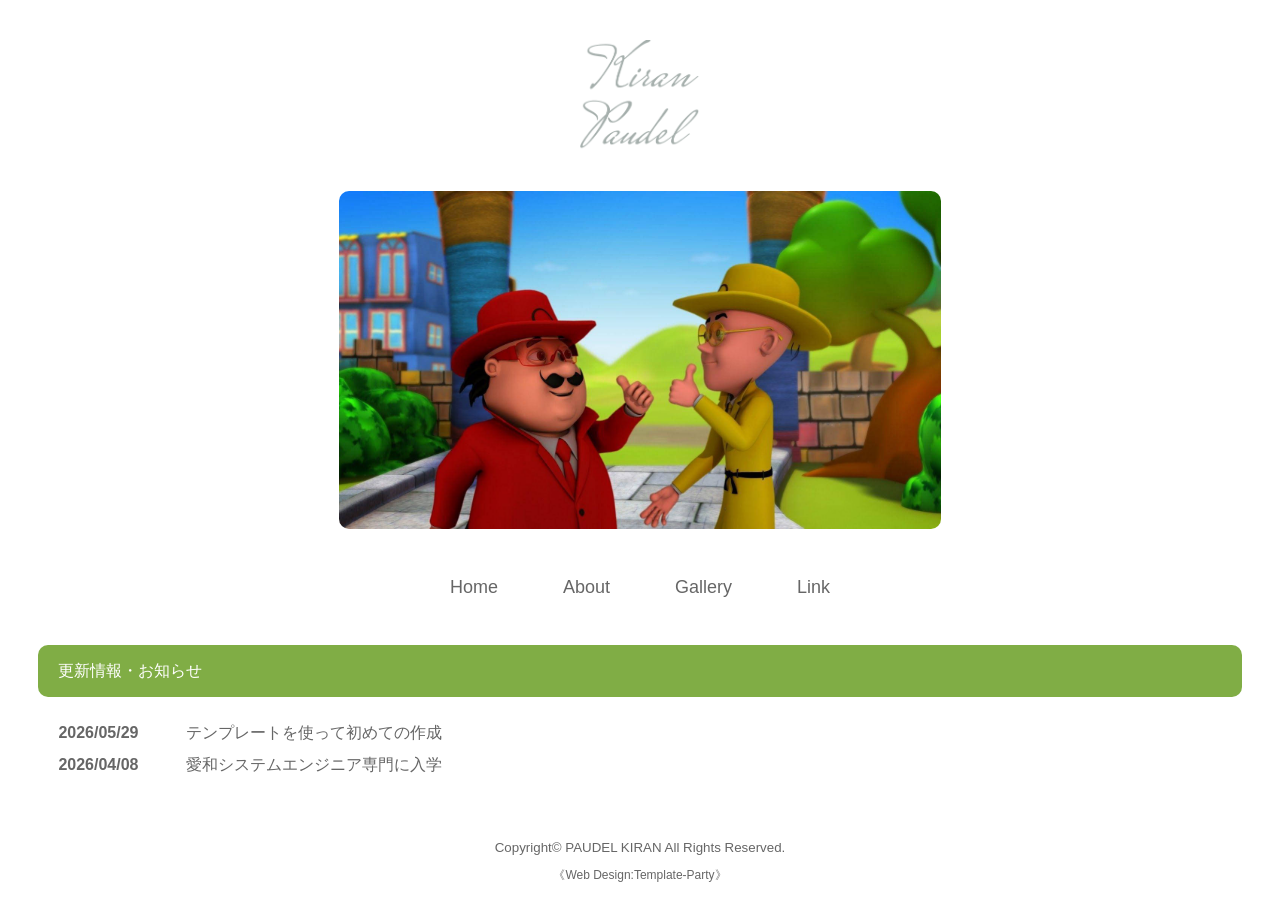
==== index.html @ 4580ff25 "Add files via upload" ====
<!DOCTYPE html>
<html lang="ja">

<head>
    <meta charset="UTF-8">
    <meta http-equiv="X-UA-Compatible" content="IE=edge">
    <title>MyPage</title>
    <meta name="viewport" content="width=device-width, initial-scale=1">
    <meta name="description" content="ここにサイト説明を入れます">
    <meta name="keywords" content="キーワード１,キーワード２,キーワード３,キーワード４,キーワード５">
    <link rel="stylesheet" href="css/style.css">
</head>

<body>

    <div id="container">

        <header>
            <h1 id="logo"><a href="index.html"><img style="width: 10%;" src="images/Kiran Paudel - MarkMaker Logo.png"
                        alt="SAMPLE SITE"></a></h1>
            <aside id="mainimg"><img style="width: 50%;" src="images/motu patlu image.jpg" alt=""></aside>
        </header>

        <nav id="menubar">
            <ul>
                <li><a href="index.html">Home</a></li>
                <li><a href="about.html">About</a></li>
                <li><a href="gallery.html">Gallery</a></li>
                <li><a href="link.html">Link</a></li>
            </ul>
        </nav>

        <div id="contents">

            <section id="new">
                <h2>更新情報・お知らせ</h2>
                <dl>
                    <dt>2026/05/29</dt>
                    <dd>テンプレートを使って初めての作成</dd>
                    <dt>2026/04/08</dt>
                    <dd>愛和システムエンジニア専門に入学</dd>

                </dl>
            </section>



        </div>


        <footer>
            <small>Copyright&copy; <a href="index.html">PAUDEL KIRAN</a> All Rights Reserved.</small>
            <span class="pr">《<a href="https://template-party.com/" target="_blank">Web
                    Design:Template-Party</a>》</span>
        </footer>

    </div>


</body>

</html>
---- css/style.css ----
@charset "utf-8";


/*PC・タブレット・スマホ(全端末)共通設定
------------------------------------------------------------------------------------------------------------------------------------------------------*/

/*全体の設定
---------------------------------------------------------------------------*/
body {
	margin: 0px;
	padding: 0px;
	-webkit-text-size-adjust: none;
	color: #666;
	/*全体の文字色*/
	font-family: "ヒラギノ角ゴ Pro W3", "Hiragino Kaku Gothic Pro", "メイリオ", Meiryo, Osaka, "ＭＳ Ｐゴシック", "MS PGothic", sans-serif;
	/*フォント種類*/
	font-size: 16px;
	/*文字サイズ*/
	line-height: 2;
	/*行間*/
	background: #fff;
	/*背景色*/
}

h1,
h2,
h3,
h4,
h5,
p,
ul,
ol,
li,
dl,
dt,
dd,
form,
figure,
form,
select,
input,
textarea {
	margin: 0px;
	padding: 0px;
	font-size: 100%;
	font-weight: normal;
}

ul {
	list-style-type: none;
}

ol {
	padding-left: 40px;
	padding-bottom: 15px;
}

img {
	border: none;
	max-width: 100%;
	height: auto;
	vertical-align: middle;
}

table {
	border-collapse: collapse;
	font-size: 100%;
	border-spacing: 0;
}

iframe {
	width: 100%;
}

/*リンク（全般）設定
---------------------------------------------------------------------------*/
a {
	color: #666;
	/*リンクテキストの色*/
	transition: 0.3s;
	/*マウスオン時の移り変わるまでの時間設定。0.3秒。*/
}

a:hover {
	color: #80ad45;
	/*マウスオン時の文字色*/
}

/*コンテナー（ホームページを囲む一番外側のブロック）
---------------------------------------------------------------------------*/
#container {
	max-width: 1400px;
	/*ブロックの最大幅*/
	margin: 0 auto;
	padding: 0 3%;
}

/*ヘッダー（ロゴが入った最上段のブロック）
---------------------------------------------------------------------------*/
/*headerブロック*/
header {
	text-align: center;
	/*内容を中央よせ*/
}

/*ロゴ画像設定*/
#logo img {
	width: 400px;
	/*画像幅*/
	margin: 40px auto 40px;
	/*ロゴの上と下に40pxスペースを空ける設定*/
}

/*トップページのメイン画像
---------------------------------------------------------------------------*/
/*画像ブロック*/
#mainimg img {
	border-radius: 10px;
	/*角を丸くする指定。この１行を削除すれば角丸がなくなります。*/
	margin-bottom: 40px;
	/*下に空けるスペース*/
}

/*メニュー
---------------------------------------------------------------------------*/
/*メニュー全体を囲むブロック*/
#menubar {
	text-align: center;
	/*文字をセンタリング*/
	font-size: 18px;
	/*文字サイズ*/
	margin-bottom: 40px;
	/*下に空けるスペース*/
}

/*メニュー１個あたりの設定*/
#menubar li {
	display: inline;
	/*横並びにする設定*/
}

#menubar li a {
	text-decoration: none;
	padding: 15px 30px;
	/*各メニュー内の余白。上下に15px、左右に30pxあけるという意味。*/
}

/*マウスオン時の設定*/
#menubar li a:hover {
	color: #80ad45;
	/*文字色*/
	border-bottom: 4px solid #80ad45;
	/*下線の幅、線種、色*/
}

/*コンテンツ（見出しバーや文字などが入っているブロック）
---------------------------------------------------------------------------*/
/*コンテンツのh2タグの設定*/
#contents h2 {
	clear: both;
	margin-bottom: 20px;
	color: #fff;
	/*文字色*/
	padding: 10px 20px;
	/*上下、左右への余白*/
	background: #80ad45;
	/*背景色*/
	border-radius: 10px;
	/*角を丸くする指定。この１行を削除すれば角丸がなくなります。*/
}

/*コンテンツのh3タグの設定*/
#contents h3 {
	clear: both;
	margin-bottom: 20px;
	padding: 8px 20px;
	/*上下、左右への余白*/
	background: #fff;
	/*背景色*/
	border: 1px solid #ccc;
	/*枠線の幅、線種、色*/
	border-radius: 10px;
	/*角を丸くする指定。この１行を削除すれば角丸がなくなります。*/
}

/*コンテンツのp(段落)タグ設定*/
#contents p {
	padding: 0px 20px 20px;
	/*上、左右、下への余白*/
}

/*他。微調整。*/
#contents p+p {
	margin-top: -5px;
}

#contents h2+p,
#contents h3+p {
	margin-top: -10px;
}

#contents section+section {
	margin-top: 30px;
}

/*Galleryページ
---------------------------------------------------------------------------*/
/*各ブロックごとの設定*/
.list {
	overflow: hidden;
	border-bottom: 1px solid #ccc;
	/*下線の幅、線種、色*/
	padding: 20px;
	/*ボックス内の余白*/
}

/*h4見出しの設定*/
.list h4 {
	color: #80ad45;
	/*文字色*/
}

/*画像の設定*/
.list img {
	width: 20%;
	/*画像幅*/
	float: left;
	/*画像を左に回り込み*/
	margin-right: 3%
		/*画像の右側に空けるスペース*/
}

/*段落タグ*/
.list p {
	padding: 0 !important;
}

/*フッター(ページ最下部のcopyrightのパーツ)設定
---------------------------------------------------------------------------*/
footer {
	clear: both;
	text-align: center;
	/*文字をセンタリング*/
	padding: 30px 0px 10px;
	/*上、左右、下へのボックス内の余白*/
}

footer a {
	text-decoration: none;
	border: none;
}

footer .pr {
	display: block;
}

/*トップページ内「更新情報・お知らせ」ブロック
---------------------------------------------------------------------------*/
/*ブロック全体の設定*/
#new dl {
	padding: 0px 20px;
	/*上下、左右へのブロック内の余白*/
	margin-bottom: 20px;
	/*ブロックの下(外側)に空ける余白*/
}

/*日付設定*/
#new dt {
	font-weight: bold;
	/*太字にする設定。標準がいいならこの行削除。*/
	float: left;
	width: 8em;
}

/*記事設定*/
#new dd {
	padding-left: 8em;
}

/*テーブル
---------------------------------------------------------------------------*/
/*テーブル１行目に入った見出し部分（※caption）*/
.ta1 caption {
	border: 1px solid #999;
	/*テーブルの枠線の幅、線種、色*/
	border-bottom: none;
	/*下線だけ消す*/
	text-align: left;
	/*文字を左寄せ*/
	background: #eee;
	/*背景色*/
	font-weight: bold;
	/*太字に*/
	padding: 10px;
	/*ボックス内の余白*/
}

/*テーブル１行目に入った見出し部分（※tamidashi）*/
.ta1 th.tamidashi {
	width: auto;
	text-align: left;
	/*左よせ*/
	background: #eee;
	/*背景色*/
}

/*ta1テーブルブロック設定*/
.ta1 {
	table-layout: fixed;
	width: 100%;
	margin: 0 auto 20px;
}

.ta1,
.ta1 td,
.ta1 th {
	word-break: break-all;
	border: 1px solid #999;
	/*テーブルの枠線の幅、線種、色*/
	padding: 10px;
	/*テーブル内の余白*/
}

/*テーブルの左側ボックス*/
.ta1 th {
	text-align: center;
	/*センタリング*/
	width: 30%;
	/*幅*/
}

/*トップページのNEWアイコン
---------------------------------------------------------------------------*/
.newicon {
	background: #F00;
	/*背景色*/
	color: #FFF;
	/*文字色*/
	font-size: 70%;
	line-height: 1.5;
	padding: 2px 5px;
	border-radius: 2px;
	margin: 0px 5px;
	vertical-align: text-top;
}

/*その他
---------------------------------------------------------------------------*/
.look {
	background: #e5e5e5;
	padding: 5px 10px;
	border-radius: 4px;
}

.mb15,
.mb1em {
	margin-bottom: 15px;
}

.color1 {
	color: #80ad45;
}

.pr {
	font-size: 12px;
}

.wl {
	width: 96%;
}

.ws {
	width: 50%;
}

.c {
	text-align: center;
}

.r {
	text-align: right;
}

.l {
	text-align: left;
}



/*画面幅580px以下の設定
------------------------------------------------------------------------------------------------------------------------------------------------------*/
@media screen and (max-width:580px) {

	/*全体の設定
---------------------------------------------------------------------------*/
	body {
		font-size: 12px;
		/*文字サイズ*/
		line-height: 1.5;
		/*行間*/
	}

	/*メニュー
---------------------------------------------------------------------------*/
	/*メニュー１個あたりの設定*/
	#menubar li {
		display: block;
		/*縦並びにする設定*/
		margin-bottom: 10px;
	}

	#menubar li a {
		text-decoration: none;
		padding: 8px 30px;
		/*各メニュー内の余白。*/
	}

	/*Galleryページ
---------------------------------------------------------------------------*/
	/*各ブロックごとの設定*/
	.list {
		padding: 10px;
		/*ボックス内の余白*/
	}

	/*その他
---------------------------------------------------------------------------*/
	.ws,
	.wl {
		width: 94%;
	}

}
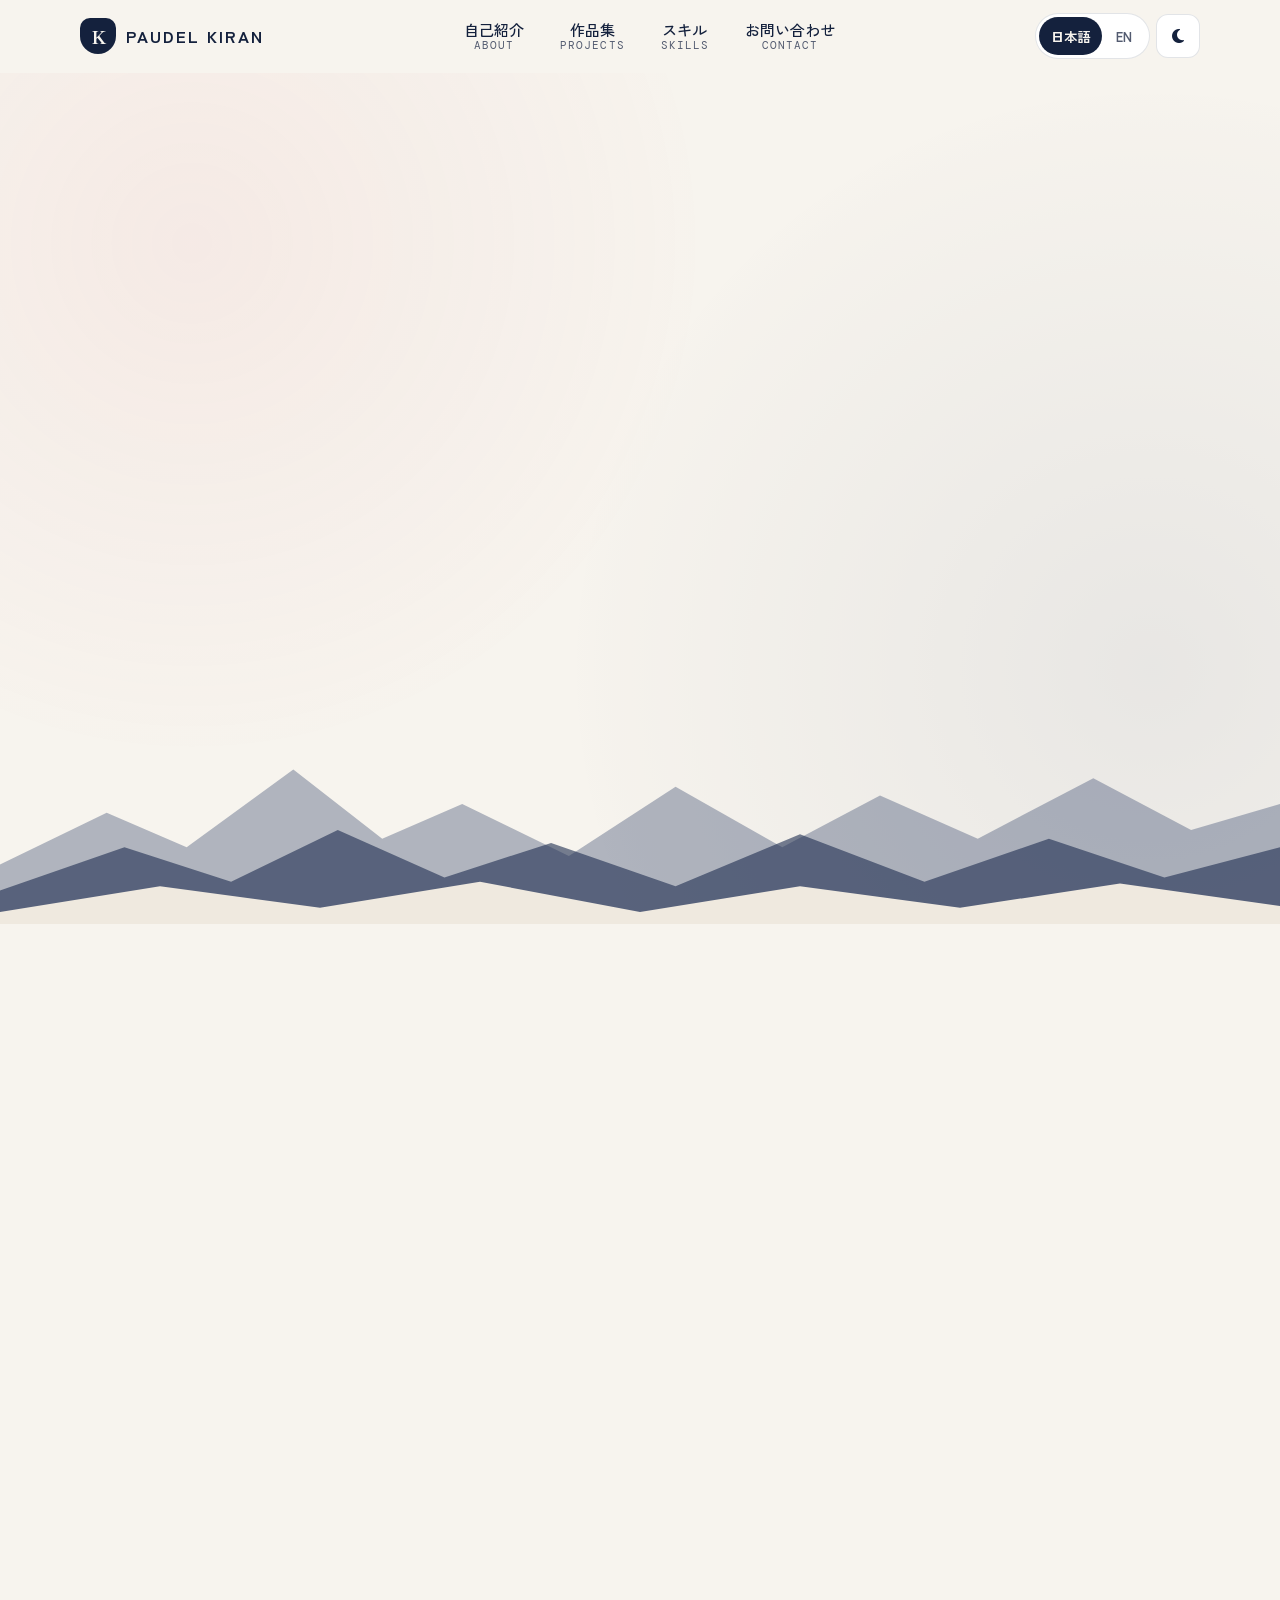
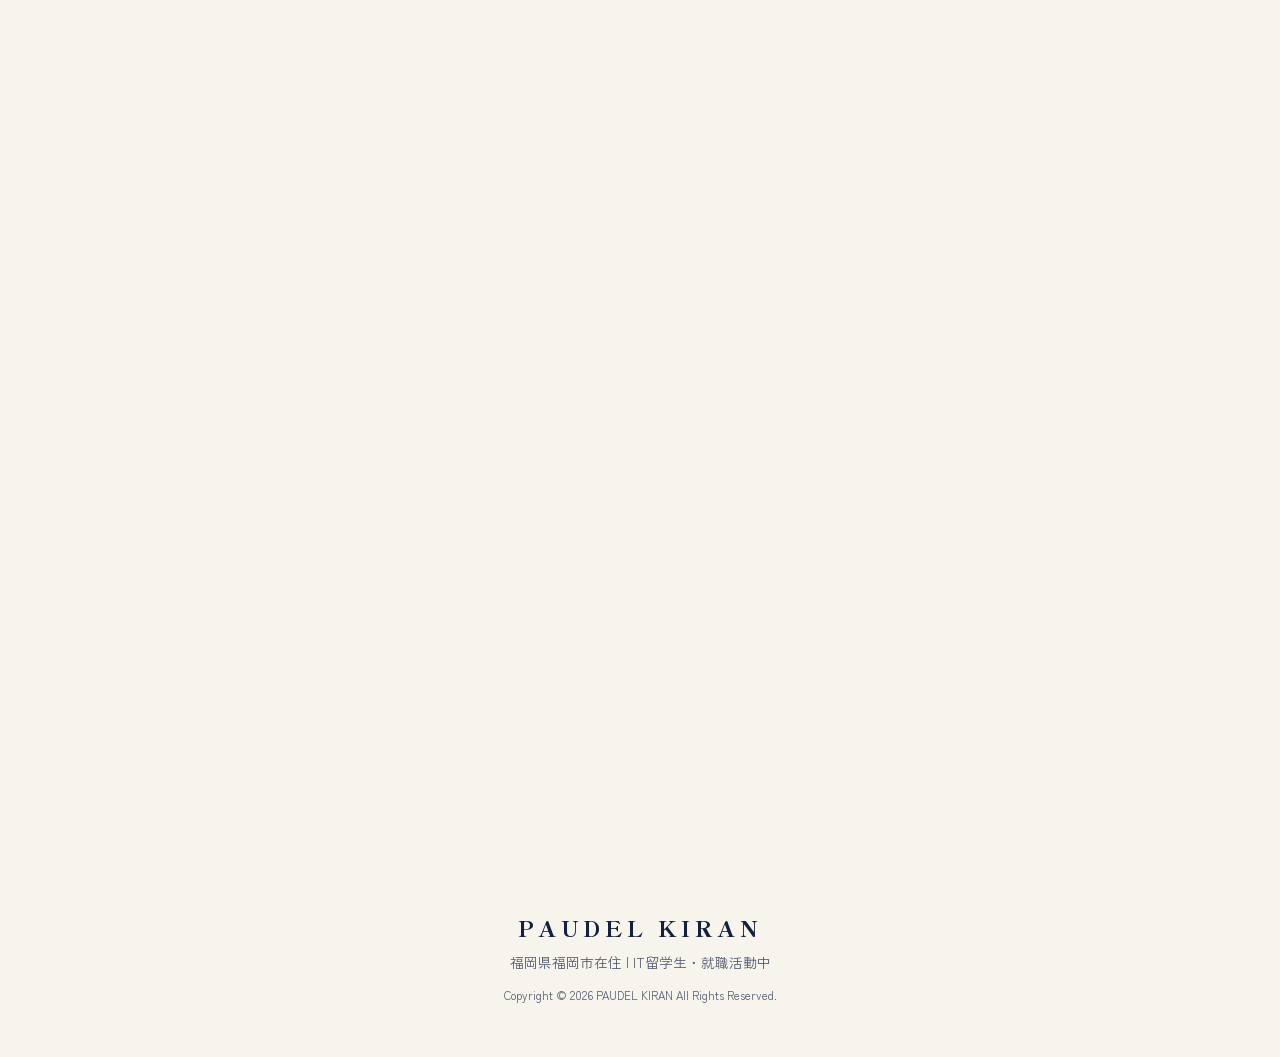
==== commit ba76572b: "Add files via upload" ====
--- a/index.html
+++ b/index.html
@@ -1,62 +1,256 @@
 <!DOCTYPE html>
 <html lang="ja">
-
 <head>
-    <meta charset="UTF-8">
-    <meta http-equiv="X-UA-Compatible" content="IE=edge">
-    <title>MyPage</title>
-    <meta name="viewport" content="width=device-width, initial-scale=1">
-    <meta name="description" content="ここにサイト説明を入れます">
-    <meta name="keywords" content="キーワード１,キーワード２,キーワード３,キーワード４,キーワード５">
-    <link rel="stylesheet" href="css/style.css">
+<meta charset="UTF-8">
+<meta name="viewport" content="width=device-width, initial-scale=1.0">
+<title>PAUDEL KIRAN | ポートフォリオ / Portfolio</title>
+<meta name="description" content="福岡の愛和システムエンジニア専門学校で学ぶ、ネパール出身の留学生 パウデル キラン のポートフォリオ。 Portfolio of Paudel Kiran, a system engineering student from Nepal in Fukuoka.">
+<script>
+  // 保存したテーマ（ライト／ダーク）と言語を、ページが表示される前に反映する
+  try {
+    var t = localStorage.getItem('kiran-theme'); if (t) document.documentElement.dataset.theme = t;
+    var l = localStorage.getItem('kiran-lang'); if (l === 'en') { document.documentElement.dataset.lang = 'en'; document.documentElement.lang = 'en'; }
+  } catch (e) {}
+  document.documentElement.classList.add('js');
+</script>
+<link rel="preconnect" href="https://fonts.googleapis.com">
+<link rel="preconnect" href="https://fonts.gstatic.com" crossorigin>
+<link href="https://fonts.googleapis.com/css2?family=DM+Mono:wght@400;500&family=Shippori+Mincho+B1:wght@600;800&family=Zen+Kaku+Gothic+New:wght@400;500;700&display=swap" rel="stylesheet">
+<link rel="stylesheet" href="https://cdnjs.cloudflare.com/ajax/libs/font-awesome/6.4.0/css/all.min.css">
+<link rel="stylesheet" href="css/style.css">
 </head>
-
 <body>
-
-    <div id="container">
-
-        <header>
-            <h1 id="logo"><a href="index.html"><img style="width: 10%;" src="images/Kiran Paudel - MarkMaker Logo.png"
-                        alt="SAMPLE SITE"></a></h1>
-            <aside id="mainimg"><img style="width: 50%;" src="images/motu patlu image.jpg" alt=""></aside>
-        </header>
-
-        <nav id="menubar">
-            <ul>
-                <li><a href="index.html">Home</a></li>
-                <li><a href="about.html">About</a></li>
-                <li><a href="gallery.html">Gallery</a></li>
-                <li><a href="link.html">Link</a></li>
-            </ul>
-        </nav>
-
-        <div id="contents">
-
-            <section id="new">
-                <h2>更新情報・お知らせ</h2>
-                <dl>
-                    <dt>2026/05/29</dt>
-                    <dd>テンプレートを使って初めての作成</dd>
-                    <dt>2026/04/08</dt>
-                    <dd>愛和システムエンジニア専門に入学</dd>
-
-                </dl>
-            </section>
-
-
-
+<a class="skip" href="#main"><span lang="ja">本文へスキップ</span><span lang="en">Skip to content</span></a>
+<div class="progress" id="progress" aria-hidden="true"></div>
+
+<!-- ===== ヘッダー ===== -->
+<header class="header" id="header">
+  <div class="wrap header-in">
+    <a class="logo" href="#hero" aria-label="PAUDEL KIRAN">
+      <span class="logo-mark" aria-hidden="true">K</span>
+      <span>PAUDEL KIRAN</span>
+    </a>
+    <nav class="nav" id="nav" aria-label="Menu">
+      <ul>
+        <li><a href="#about"><span lang="ja">自己紹介</span><span lang="en">About</span><small lang="ja">About</small><small lang="en">自己紹介</small></a></li>
+        <li><a href="#projects"><span lang="ja">作品集</span><span lang="en">Projects</span><small lang="ja">Projects</small><small lang="en">作品集</small></a></li>
+        <li><a href="#skills"><span lang="ja">スキル</span><span lang="en">Skills</span><small lang="ja">Skills</small><small lang="en">スキル</small></a></li>
+        <li><a href="#contact"><span lang="ja">お問い合わせ</span><span lang="en">Contact</span><small lang="ja">Contact</small><small lang="en">お問い合わせ</small></a></li>
+      </ul>
+    </nav>
+    <div class="header-tools">
+      <div class="lang-switch" role="group" aria-label="Language / 言語">
+        <button type="button" data-set-lang="ja" aria-pressed="true">日本語</button>
+        <button type="button" data-set-lang="en" aria-pressed="false">EN</button>
+      </div>
+      <button class="icon-btn" type="button" id="theme-btn" aria-label="Dark mode">
+        <i class="fa-solid fa-moon" aria-hidden="true"></i>
+      </button>
+      <button class="icon-btn menu-btn" type="button" id="menu-btn" aria-label="Menu" aria-expanded="false" aria-controls="nav">
+        <span></span><span></span>
+      </button>
+    </div>
+  </div>
+</header>
+
+<main id="main">
+
+<!-- ===== ヒーロー ===== -->
+<section class="hero" id="hero">
+  <div class="wrap hero-grid">
+    <div class="hero-text">
+      <p class="eyebrow reveal"><span class="route">Nepal <i class="fa-solid fa-plane" aria-hidden="true"></i> Fukuoka</span> System Engineering Student</p>
+      <h1 class="reveal">
+        <span class="name-ja" lang="ja">パウデル<br>キラン</span>
+        <span class="name-ja name-latin" lang="en">Paudel<br>Kiran</span>
+        <span class="name-en" lang="ja">Paudel Kiran</span>
+        <span class="name-en" lang="en">パウデル キラン</span>
+      </h1>
+      <p class="lead reveal" lang="ja">日本のIT企業への就職を目指している留学生、パウデル キラン です。現在、福岡市内の専門学校でシステムエンジニアリングを専攻しています。</p>
+      <p class="lead reveal" lang="en">I’m Paudel Kiran, an international student aiming to work at an IT company in Japan. I’m currently majoring in system engineering at a vocational school in Fukuoka.</p>
+      <div class="hero-btns reveal">
+        <a class="btn btn-primary" href="#projects"><span lang="ja">制作実績を見る</span><span lang="en">See my projects</span> <i class="fa-solid fa-arrow-down" aria-hidden="true"></i></a>
+        <a class="btn btn-ghost" href="#contact"><span lang="ja">お問い合わせ</span><span lang="en">Contact me</span></a>
+      </div>
+      <ul class="hero-facts reveal">
+        <li><i class="fa-solid fa-school" aria-hidden="true"></i><span lang="ja">愛和システムエンジニア専門学校 1年</span><span lang="en">Aiwa System Engineer College, 1st year</span></li>
+        <li><i class="fa-solid fa-location-dot" aria-hidden="true"></i><span lang="ja">福岡県福岡市</span><span lang="en">Fukuoka, Japan</span></li>
+        <li><i class="fa-solid fa-language" aria-hidden="true"></i><span lang="ja">日本語・英語</span><span lang="en">Japanese · English</span></li>
+      </ul>
+    </div>
+
+    <div class="hero-visual reveal">
+      <div class="sun" aria-hidden="true"></div>
+      <div class="arch">
+        <img src="images/kirann.png" alt="Paudel Kiran" width="600" height="750">
+      </div>
+      <div class="badge-card" aria-hidden="true">
+        <span class="badge-num" id="project-count">36</span>
+        <span class="badge-label">Java<br><small>Projects</small></span>
+      </div>
+      <div class="stamp" aria-hidden="true">
+        <svg viewBox="0 0 120 120"><defs><path id="circ" d="M60,60 m-46,0 a46,46 0 1,1 92,0 a46,46 0 1,1 -92,0"/></defs>
+          <text><textPath href="#circ">OPEN TO INTERNSHIPS · OPEN TO INTERNSHIPS · </textPath></text></svg>
+        <i class="fa-solid fa-mountain-sun"></i>
+      </div>
+    </div>
+  </div>
+
+  <!-- 山なみ（ネパールの山をイメージ） -->
+  <svg class="ridges" viewBox="0 0 1440 220" preserveAspectRatio="none" aria-hidden="true">
+    <path class="r1" d="M0 150 L120 90 L210 130 L330 40 L430 120 L520 80 L640 140 L760 60 L880 130 L990 70 L1100 120 L1230 50 L1340 110 L1440 80 V220 H0 Z"/>
+    <path class="r2" d="M0 180 L140 130 L260 170 L380 110 L500 165 L620 125 L760 175 L900 115 L1040 170 L1180 120 L1310 165 L1440 130 V220 H0 Z"/>
+    <path class="r3" d="M0 205 L180 175 L360 200 L540 170 L720 205 L900 175 L1080 200 L1260 172 L1440 198 V220 H0 Z"/>
+  </svg>
+</section>
+
+<!-- ===== 自己紹介 ===== -->
+<section class="section" id="about">
+  <div class="wrap">
+    <header class="sec-head reveal">
+      <p class="sec-no">01</p>
+      <h2><span lang="ja">自己紹介</span><span lang="en">About Me</span></h2>
+      <p class="sec-en">Profile &amp; Background</p>
+    </header>
+    <div class="about-grid">
+      <div class="about-text">
+        <p class="about-lead reveal" lang="ja">はじめまして、パウデル キラン と申します。現在、日本の専門学校でITの基礎からシステム開発の応用まで、熱意を持って学んでいます。</p>
+        <p class="about-lead reveal" lang="en">Nice to meet you, I’m Paudel Kiran. At a vocational school in Japan, I’m studying everything from IT basics to applied system development, with real enthusiasm.</p>
+        <p class="reveal" lang="ja">日本に留学して以来、言語の壁を乗り越えるだけでなく、技術的な成長を常に追求してきました。エラーに直面した時こそ成長のチャンスと捉え、論理的に原因を分析し、解決に結びつける力を日々養っています。</p>
+        <p class="reveal" lang="en">Since coming to Japan, I’ve worked not only on getting past the language barrier but also on growing as an engineer. I see every error as a chance to grow, and every day I practise finding the cause logically and turning it into a fix.</p>
+      </div>
+      <dl class="profile reveal">
+        <div><dt><span lang="ja">氏名</span><span lang="en">Name</span></dt><dd>PAUDEL KIRAN<span lang="ja">（パウデル キラン）</span></dd></div>
+        <div><dt><span lang="ja">出身国</span><span lang="en">From</span></dt><dd><span lang="ja">ネパール</span><span lang="en">Nepal</span></dd></div>
+        <div><dt><span lang="ja">在籍校</span><span lang="en">School</span></dt><dd><span lang="ja">愛和システムエンジニア専門学校 1年</span><span lang="en">Aiwa System Engineer College, 1st year</span></dd></div>
+        <div><dt><span lang="ja">居住地</span><span lang="en">Lives in</span></dt><dd><span lang="ja">福岡県福岡市</span><span lang="en">Fukuoka City, Fukuoka</span></dd></div>
+        <div><dt><span lang="ja">言語</span><span lang="en">Languages</span></dt><dd><span lang="ja">日本語（ビジネスレベル学習中）、英語</span><span lang="en">Japanese (studying for business level), English</span></dd></div>
+      </dl>
+    </div>
+  </div>
+</section>
+
+<!-- ===== 作品集 ===== -->
+<!-- カードは js/script.js が works-data.js（build-works.ps1 で作成）から作ります -->
+<section class="section section-alt" id="projects">
+  <div class="wrap">
+    <header class="sec-head reveal">
+      <p class="sec-no">02</p>
+      <h2><span lang="ja">作品集（制作実績）</span><span lang="en">Projects</span></h2>
+      <p class="sec-en">Vocational School Projects</p>
+    </header>
+    <p class="sec-intro reveal" lang="ja">専門学校のEclipseで作ったJavaのプロジェクトです。<b class="stat-projects">36</b>個のプロジェクトで、合計<b class="stat-lines">—</b>行のJavaを書きました。どの作品も「コードを見る」で中身を読めます。</p>
+    <p class="sec-intro reveal" lang="en">Java projects I built in Eclipse at school: <b class="stat-projects">36</b> projects and <b class="stat-lines">—</b> lines of Java in total. Open “View code” on any of them to read the source.</p>
+
+    <h3 class="sub reveal"><span lang="ja">代表作</span><span lang="en">Featured</span><small lang="ja">Featured</small><small lang="en">代表作</small></h3>
+    <div class="feature-grid" id="featured"></div>
+
+    <div class="list-head reveal">
+      <h3 class="sub"><span lang="ja">その他のプロジェクト</span><span lang="en">Lessons &amp; practice</span><small lang="ja">Lessons &amp; practice</small><small lang="en">その他のプロジェクト</small></h3>
+      <div class="filters" id="filters" role="group" aria-label="Filter"></div>
+    </div>
+    <p class="sr-only" id="filter-status" aria-live="polite"></p>
+    <div class="work-list" id="work-list"></div>
+    <noscript><p>作品を表示するには JavaScript を有効にしてください。 Please turn on JavaScript to see the projects.</p></noscript>
+  </div>
+</section>
+
+<!-- ===== スキル ===== -->
+<section class="section" id="skills">
+  <div class="wrap">
+    <header class="sec-head reveal">
+      <p class="sec-no">03</p>
+      <h2><span lang="ja">スキル・技術スタック</span><span lang="en">Skills &amp; Tech Stack</span></h2>
+      <p class="sec-en">Technical Expertise</p>
+    </header>
+
+    <div class="skills-layout">
+      <div class="meters reveal">
+        <h3 class="sub"><span lang="ja">自己評価</span><span lang="en">Self-assessment</span><small lang="ja">Self-assessment</small><small lang="en">自己評価</small></h3>
+        <div class="meter" style="--v: 70">
+          <div class="meter-top"><span><i class="fa-brands fa-html5" aria-hidden="true"></i>HTML5 / CSS3</span><b>70%</b></div>
+          <div class="meter-bar" role="progressbar" aria-label="HTML5 / CSS3" aria-valuenow="70" aria-valuemin="0" aria-valuemax="100"><i></i></div>
         </div>
-
-
-        <footer>
-            <small>Copyright&copy; <a href="index.html">PAUDEL KIRAN</a> All Rights Reserved.</small>
-            <span class="pr">《<a href="https://template-party.com/" target="_blank">Web
-                    Design:Template-Party</a>》</span>
-        </footer>
-
-    </div>
-
-
+        <div class="meter" style="--v: 55">
+          <div class="meter-top"><span><i class="fa-brands fa-java" aria-hidden="true"></i><span lang="ja">Java（アルゴリズム設計）</span><span lang="en">Java (algorithm design)</span></span><b>55%</b></div>
+          <div class="meter-bar" role="progressbar" aria-label="Java" aria-valuenow="55" aria-valuemin="0" aria-valuemax="100"><i></i></div>
+        </div>
+        <div class="meter" style="--v: 80">
+          <div class="meter-top"><span><i class="fa-regular fa-file-word" aria-hidden="true"></i><span lang="ja">ドキュメント作成（仕様書・報告書）</span><span lang="en">Documents (specs, reports)</span></span><b>80%</b></div>
+          <div class="meter-bar" role="progressbar" aria-label="Documents" aria-valuenow="80" aria-valuemin="0" aria-valuemax="100"><i></i></div>
+        </div>
+      </div>
+
+      <div class="learned">
+        <h3 class="sub reveal"><span lang="ja">作品で使った技術</span><span lang="en">Used in my projects</span><small lang="ja">作品名を押すと移動します</small><small lang="en">Click a project name to jump to it</small></h3>
+        <ul class="tech-grid">
+          <li class="tech reveal"><span class="tech-ic"><i class="fa-solid fa-code-branch" aria-hidden="true"></i></span><b><span lang="ja">Java基礎（条件分岐・ループ・配列）</span><span lang="en">Java basics (if, loops, arrays)</span></b><span class="used"><span lang="ja">使った作品：</span><span lang="en">Used in:</span><a href="#w-lesson05">L05</a><a href="#w-lesson06">L06</a><a href="#w-lesson07">L07</a></span></li>
+          <li class="tech reveal"><span class="tech-ic"><i class="fa-solid fa-cubes" aria-hidden="true"></i></span><b><span lang="ja">オブジェクト指向（クラス・カプセル化・継承）</span><span lang="en">OOP (classes, encapsulation, inheritance)</span></b><span class="used"><span lang="ja">使った作品：</span><span lang="en">Used in:</span><a href="#w-lesson08">L08</a><a href="#w-lesson09">L09</a><a href="#w-lesson11">L11</a></span></li>
+          <li class="tech reveal"><span class="tech-ic"><i class="fa-solid fa-layer-group" aria-hidden="true"></i></span><b><span lang="ja">コレクション（ArrayList・HashMap）</span><span lang="en">Collections (ArrayList, HashMap)</span></b><span class="used"><span lang="ja">使った作品：</span><span lang="en">Used in:</span><a href="#w-online-shopping"><span lang="ja">ショップ</span><span lang="en">Shop</span></a><a href="#w-robocode">Robocode</a></span></li>
+          <li class="tech reveal"><span class="tech-ic"><i class="fa-solid fa-file-csv" aria-hidden="true"></i></span><b><span lang="ja">ファイル入出力（CSV・FileWriter）</span><span lang="en">File I/O (CSV, FileWriter)</span></b><span class="used"><span lang="ja">使った作品：</span><span lang="en">Used in:</span><a href="#w-online-shopping"><span lang="ja">ショップ</span><span lang="en">Shop</span></a><a href="#w-school"><span lang="ja">学生管理</span><span lang="en">Students</span></a><a href="#w-product-catalog"><span lang="ja">カタログ</span><span lang="en">Catalog</span></a></span></li>
+          <li class="tech reveal"><span class="tech-ic"><i class="fa-solid fa-database" aria-hidden="true"></i></span><b><span lang="ja">データベース（SQLite・JDBC・SQL）</span><span lang="en">Databases (SQLite, JDBC, SQL)</span></b><span class="used"><span lang="ja">使った作品：</span><span lang="en">Used in:</span><a href="#w-database01">DB01</a><a href="#w-database03">DB03</a><a href="#w-restaurant-menu"><span lang="ja">メニュー</span><span lang="en">Menu</span></a></span></li>
+          <li class="tech reveal"><span class="tech-ic"><i class="fa-solid fa-sitemap" aria-hidden="true"></i></span><b><span lang="ja">MVC設計（役割ごとにクラスを分ける）</span><span lang="en">MVC (one job per class)</span></b><span class="used"><span lang="ja">使った作品：</span><span lang="en">Used in:</span><a href="#w-product-catalog"><span lang="ja">カタログ</span><span lang="en">Catalog</span></a><a href="#w-restaurant-menu"><span lang="ja">メニュー</span><span lang="en">Menu</span></a><a href="#w-webapp04"><span lang="ja">顧客検索</span><span lang="en">Search</span></a></span></li>
+          <li class="tech reveal"><span class="tech-ic"><i class="fa-solid fa-globe" aria-hidden="true"></i></span><b><span lang="ja">Webアプリ（Servlet・JSP）</span><span lang="en">Web apps (Servlet, JSP)</span></b><span class="used"><span lang="ja">使った作品：</span><span lang="en">Used in:</span><a href="#w-webapp01">Web01</a><a href="#w-webapp03">Web03</a><a href="#w-webapp04"><span lang="ja">顧客検索</span><span lang="en">Search</span></a></span></li>
+          <li class="tech reveal"><span class="tech-ic"><i class="fa-solid fa-calculator" aria-hidden="true"></i></span><b><span lang="ja">アルゴリズム・数学（paiza・三角関数）</span><span lang="en">Algorithms &amp; math (paiza, trigonometry)</span></b><span class="used"><span lang="ja">使った作品：</span><span lang="en">Used in:</span><a href="#w-paiza">paiza</a><a href="#w-robocode">Robocode</a></span></li>
+        </ul>
+      </div>
+    </div>
+  </div>
+</section>
+
+<!-- ===== お問い合わせ ===== -->
+<section class="section contact" id="contact">
+  <div class="wrap">
+    <div class="contact-card reveal">
+      <p class="sec-no">04</p>
+      <p class="sec-en">Get In Touch</p>
+      <h2 lang="ja">面接やインターンシップの<br>機会をお待ちしております</h2>
+      <h2 lang="en">Open to interviews<br>and internships</h2>
+      <p lang="ja">採用、面接、またはインターンシップに関するご連絡は、以下の連絡先まで直接お願いいたします。</p>
+      <p lang="en">For hiring, interviews or internships, please contact me directly at the address below.</p>
+      <div class="mail-row">
+        <a class="mail" href="mailto:kiranpaudel982316@gmail.com"><i class="fa-regular fa-envelope" aria-hidden="true"></i>kiranpaudel982316@gmail.com</a>
+        <button class="btn btn-ghost btn-sm" type="button" id="copy-btn" data-email="kiranpaudel982316@gmail.com"><i class="fa-regular fa-copy" aria-hidden="true"></i> <span class="copy-label"><span lang="ja">コピー</span><span lang="en">Copy</span></span></button>
+      </div>
+      <p class="sr-only" id="copy-status" aria-live="polite"></p>
+    </div>
+  </div>
+</section>
+
+</main>
+
+<footer class="footer">
+  <div class="wrap">
+    <p class="footer-logo">PAUDEL KIRAN</p>
+    <p lang="ja">福岡県福岡市在住 | IT留学生・就職活動中</p>
+    <p lang="en">Based in Fukuoka | International IT student, job hunting</p>
+    <small>Copyright &copy; <span id="year">2026</span> PAUDEL KIRAN All Rights Reserved.</small>
+  </div>
+</footer>
+
+<!-- コードビューアー -->
+<dialog class="viewer" id="viewer" aria-labelledby="viewer-title">
+  <div class="viewer-head">
+    <div class="viewer-name">
+      <h2 id="viewer-title"></h2>
+      <p id="viewer-sub"></p>
+    </div>
+    <a class="btn btn-ghost btn-sm" id="viewer-preview" target="_blank" rel="noopener" hidden><span lang="ja">生成ページ</span><span lang="en">Generated page</span> <i class="fa-solid fa-arrow-up-right-from-square" aria-hidden="true"></i></a>
+    <button class="icon-btn" type="button" id="viewer-close" aria-label="Close"><i class="fa-solid fa-xmark" aria-hidden="true"></i></button>
+  </div>
+  <div class="viewer-body">
+    <nav class="files" aria-label="Files"><ul id="viewer-files"></ul></nav>
+    <div class="code-box">
+      <div class="code-head"><span id="code-name"></span><button class="btn btn-ghost btn-sm" type="button" id="code-copy"><i class="fa-regular fa-copy" aria-hidden="true"></i> <span class="copy-label"><span lang="ja">コピー</span><span lang="en">Copy</span></span></button></div>
+      <div class="code-scroll" id="code-scroll" tabindex="0"></div>
+    </div>
+  </div>
+</dialog>
+
+<a class="to-top" id="to-top" href="#hero" aria-label="Top"><i class="fa-solid fa-arrow-up" aria-hidden="true"></i></a>
+
+<script src="https://cdnjs.cloudflare.com/ajax/libs/highlight.js/11.9.0/highlight.min.js"></script>
+<script src="works-data.js"></script>
+<script src="js/script.js"></script>
 </body>
-
-</html>+</html>
--- a/css/style.css
+++ b/css/style.css
@@ -1,433 +1,418 @@
-@charset "utf-8";
-
-
-/*PC・タブレット・スマホ(全端末)共通設定
-------------------------------------------------------------------------------------------------------------------------------------------------------*/
-
-/*全体の設定
----------------------------------------------------------------------------*/
+/* =========================================================
+   PAUDEL KIRAN Portfolio
+   テーマ：ネパールの山（紺）と日本の日の丸（赤）
+   ========================================================= */
+
+/* ---------- 色・文字（ライトモード） ---------- */
+:root {
+  --paper: #f7f4ee;      /* 背景 */
+  --paper-2: #efe9df;    /* 少し濃い背景 */
+  --card: #ffffff;
+  --ink: #14213d;        /* 文字・紺 */
+  --muted: #535b70;      /* 補足の文字（背景とのコントラスト 6:1 以上） */
+  --line: rgba(20, 33, 61, 0.12);
+  --crimson: #c8102e;    /* アクセント（ボタンなど） */
+  --crimson-text: #b20e29;
+  --sun: #e23b4e;
+  --ridge-1: #2c3e66;
+  --ridge-2: #1d2c4f;
+  --ridge-3: #14213d;
+  --shadow: 0 18px 50px rgba(20, 33, 61, 0.12);
+  --mincho: "Shippori Mincho B1", "Yu Mincho", serif;
+  --gothic: "Zen Kaku Gothic New", "Hiragino Sans", "Yu Gothic", Meiryo, sans-serif;
+  --mono: "DM Mono", Consolas, monospace;
+  --ease: cubic-bezier(.2, .8, .2, 1);
+  color-scheme: light;
+}
+
+/* ---------- ダークモード ---------- */
+:root[data-theme="dark"] {
+  --paper: #0c1324;
+  --paper-2: #111a30;
+  --card: #152039;
+  --ink: #eef1f7;
+  --muted: #a6aec3;
+  --line: rgba(238, 241, 247, 0.12);
+  --crimson: #d7263f;
+  --crimson-text: #ff7487;
+  --sun: #d7263f;
+  --ridge-1: #1b2848;
+  --ridge-2: #15203b;
+  --ridge-3: #0c1324;
+  --shadow: 0 18px 50px rgba(0, 0, 0, 0.45);
+  color-scheme: dark;
+}
+@media (prefers-color-scheme: dark) {
+  :root:not([data-theme="light"]) {
+    --paper: #0c1324;
+    --paper-2: #111a30;
+    --card: #152039;
+    --ink: #eef1f7;
+    --muted: #a6aec3;
+    --line: rgba(238, 241, 247, 0.12);
+    --crimson: #d7263f;
+    --crimson-text: #ff7487;
+    --sun: #d7263f;
+    --ridge-1: #1b2848;
+    --ridge-2: #15203b;
+    --ridge-3: #0c1324;
+    --shadow: 0 18px 50px rgba(0, 0, 0, 0.45);
+    color-scheme: dark;
+  }
+}
+
+/* ---------- 基本 ---------- */
+*, *::before, *::after { box-sizing: border-box; }
+html { scroll-behavior: smooth; scroll-padding-top: 84px; -webkit-text-size-adjust: 100%; }
 body {
-	margin: 0px;
-	padding: 0px;
-	-webkit-text-size-adjust: none;
-	color: #666;
-	/*全体の文字色*/
-	font-family: "ヒラギノ角ゴ Pro W3", "Hiragino Kaku Gothic Pro", "メイリオ", Meiryo, Osaka, "ＭＳ Ｐゴシック", "MS PGothic", sans-serif;
-	/*フォント種類*/
-	font-size: 16px;
-	/*文字サイズ*/
-	line-height: 2;
-	/*行間*/
-	background: #fff;
-	/*背景色*/
-}
-
-h1,
-h2,
-h3,
-h4,
-h5,
-p,
-ul,
-ol,
-li,
-dl,
-dt,
-dd,
-form,
-figure,
-form,
-select,
-input,
-textarea {
-	margin: 0px;
-	padding: 0px;
-	font-size: 100%;
-	font-weight: normal;
-}
-
-ul {
-	list-style-type: none;
-}
-
-ol {
-	padding-left: 40px;
-	padding-bottom: 15px;
-}
-
-img {
-	border: none;
-	max-width: 100%;
-	height: auto;
-	vertical-align: middle;
-}
-
-table {
-	border-collapse: collapse;
-	font-size: 100%;
-	border-spacing: 0;
-}
-
-iframe {
-	width: 100%;
-}
-
-/*リンク（全般）設定
----------------------------------------------------------------------------*/
-a {
-	color: #666;
-	/*リンクテキストの色*/
-	transition: 0.3s;
-	/*マウスオン時の移り変わるまでの時間設定。0.3秒。*/
-}
-
-a:hover {
-	color: #80ad45;
-	/*マウスオン時の文字色*/
-}
-
-/*コンテナー（ホームページを囲む一番外側のブロック）
----------------------------------------------------------------------------*/
-#container {
-	max-width: 1400px;
-	/*ブロックの最大幅*/
-	margin: 0 auto;
-	padding: 0 3%;
-}
-
-/*ヘッダー（ロゴが入った最上段のブロック）
----------------------------------------------------------------------------*/
-/*headerブロック*/
-header {
-	text-align: center;
-	/*内容を中央よせ*/
-}
-
-/*ロゴ画像設定*/
-#logo img {
-	width: 400px;
-	/*画像幅*/
-	margin: 40px auto 40px;
-	/*ロゴの上と下に40pxスペースを空ける設定*/
-}
-
-/*トップページのメイン画像
----------------------------------------------------------------------------*/
-/*画像ブロック*/
-#mainimg img {
-	border-radius: 10px;
-	/*角を丸くする指定。この１行を削除すれば角丸がなくなります。*/
-	margin-bottom: 40px;
-	/*下に空けるスペース*/
-}
-
-/*メニュー
----------------------------------------------------------------------------*/
-/*メニュー全体を囲むブロック*/
-#menubar {
-	text-align: center;
-	/*文字をセンタリング*/
-	font-size: 18px;
-	/*文字サイズ*/
-	margin-bottom: 40px;
-	/*下に空けるスペース*/
-}
-
-/*メニュー１個あたりの設定*/
-#menubar li {
-	display: inline;
-	/*横並びにする設定*/
-}
-
-#menubar li a {
-	text-decoration: none;
-	padding: 15px 30px;
-	/*各メニュー内の余白。上下に15px、左右に30pxあけるという意味。*/
-}
-
-/*マウスオン時の設定*/
-#menubar li a:hover {
-	color: #80ad45;
-	/*文字色*/
-	border-bottom: 4px solid #80ad45;
-	/*下線の幅、線種、色*/
-}
-
-/*コンテンツ（見出しバーや文字などが入っているブロック）
----------------------------------------------------------------------------*/
-/*コンテンツのh2タグの設定*/
-#contents h2 {
-	clear: both;
-	margin-bottom: 20px;
-	color: #fff;
-	/*文字色*/
-	padding: 10px 20px;
-	/*上下、左右への余白*/
-	background: #80ad45;
-	/*背景色*/
-	border-radius: 10px;
-	/*角を丸くする指定。この１行を削除すれば角丸がなくなります。*/
-}
-
-/*コンテンツのh3タグの設定*/
-#contents h3 {
-	clear: both;
-	margin-bottom: 20px;
-	padding: 8px 20px;
-	/*上下、左右への余白*/
-	background: #fff;
-	/*背景色*/
-	border: 1px solid #ccc;
-	/*枠線の幅、線種、色*/
-	border-radius: 10px;
-	/*角を丸くする指定。この１行を削除すれば角丸がなくなります。*/
-}
-
-/*コンテンツのp(段落)タグ設定*/
-#contents p {
-	padding: 0px 20px 20px;
-	/*上、左右、下への余白*/
-}
-
-/*他。微調整。*/
-#contents p+p {
-	margin-top: -5px;
-}
-
-#contents h2+p,
-#contents h3+p {
-	margin-top: -10px;
-}
-
-#contents section+section {
-	margin-top: 30px;
-}
-
-/*Galleryページ
----------------------------------------------------------------------------*/
-/*各ブロックごとの設定*/
-.list {
-	overflow: hidden;
-	border-bottom: 1px solid #ccc;
-	/*下線の幅、線種、色*/
-	padding: 20px;
-	/*ボックス内の余白*/
-}
-
-/*h4見出しの設定*/
-.list h4 {
-	color: #80ad45;
-	/*文字色*/
-}
-
-/*画像の設定*/
-.list img {
-	width: 20%;
-	/*画像幅*/
-	float: left;
-	/*画像を左に回り込み*/
-	margin-right: 3%
-		/*画像の右側に空けるスペース*/
-}
-
-/*段落タグ*/
-.list p {
-	padding: 0 !important;
-}
-
-/*フッター(ページ最下部のcopyrightのパーツ)設定
----------------------------------------------------------------------------*/
-footer {
-	clear: both;
-	text-align: center;
-	/*文字をセンタリング*/
-	padding: 30px 0px 10px;
-	/*上、左右、下へのボックス内の余白*/
-}
-
-footer a {
-	text-decoration: none;
-	border: none;
-}
-
-footer .pr {
-	display: block;
-}
-
-/*トップページ内「更新情報・お知らせ」ブロック
----------------------------------------------------------------------------*/
-/*ブロック全体の設定*/
-#new dl {
-	padding: 0px 20px;
-	/*上下、左右へのブロック内の余白*/
-	margin-bottom: 20px;
-	/*ブロックの下(外側)に空ける余白*/
-}
-
-/*日付設定*/
-#new dt {
-	font-weight: bold;
-	/*太字にする設定。標準がいいならこの行削除。*/
-	float: left;
-	width: 8em;
-}
-
-/*記事設定*/
-#new dd {
-	padding-left: 8em;
-}
-
-/*テーブル
----------------------------------------------------------------------------*/
-/*テーブル１行目に入った見出し部分（※caption）*/
-.ta1 caption {
-	border: 1px solid #999;
-	/*テーブルの枠線の幅、線種、色*/
-	border-bottom: none;
-	/*下線だけ消す*/
-	text-align: left;
-	/*文字を左寄せ*/
-	background: #eee;
-	/*背景色*/
-	font-weight: bold;
-	/*太字に*/
-	padding: 10px;
-	/*ボックス内の余白*/
-}
-
-/*テーブル１行目に入った見出し部分（※tamidashi）*/
-.ta1 th.tamidashi {
-	width: auto;
-	text-align: left;
-	/*左よせ*/
-	background: #eee;
-	/*背景色*/
-}
-
-/*ta1テーブルブロック設定*/
-.ta1 {
-	table-layout: fixed;
-	width: 100%;
-	margin: 0 auto 20px;
-}
-
-.ta1,
-.ta1 td,
-.ta1 th {
-	word-break: break-all;
-	border: 1px solid #999;
-	/*テーブルの枠線の幅、線種、色*/
-	padding: 10px;
-	/*テーブル内の余白*/
-}
-
-/*テーブルの左側ボックス*/
-.ta1 th {
-	text-align: center;
-	/*センタリング*/
-	width: 30%;
-	/*幅*/
-}
-
-/*トップページのNEWアイコン
----------------------------------------------------------------------------*/
-.newicon {
-	background: #F00;
-	/*背景色*/
-	color: #FFF;
-	/*文字色*/
-	font-size: 70%;
-	line-height: 1.5;
-	padding: 2px 5px;
-	border-radius: 2px;
-	margin: 0px 5px;
-	vertical-align: text-top;
-}
-
-/*その他
----------------------------------------------------------------------------*/
-.look {
-	background: #e5e5e5;
-	padding: 5px 10px;
-	border-radius: 4px;
-}
-
-.mb15,
-.mb1em {
-	margin-bottom: 15px;
-}
-
-.color1 {
-	color: #80ad45;
-}
-
-.pr {
-	font-size: 12px;
-}
-
-.wl {
-	width: 96%;
-}
-
-.ws {
-	width: 50%;
-}
-
-.c {
-	text-align: center;
-}
-
-.r {
-	text-align: right;
-}
-
-.l {
-	text-align: left;
-}
-
-
-
-/*画面幅580px以下の設定
-------------------------------------------------------------------------------------------------------------------------------------------------------*/
-@media screen and (max-width:580px) {
-
-	/*全体の設定
----------------------------------------------------------------------------*/
-	body {
-		font-size: 12px;
-		/*文字サイズ*/
-		line-height: 1.5;
-		/*行間*/
-	}
-
-	/*メニュー
----------------------------------------------------------------------------*/
-	/*メニュー１個あたりの設定*/
-	#menubar li {
-		display: block;
-		/*縦並びにする設定*/
-		margin-bottom: 10px;
-	}
-
-	#menubar li a {
-		text-decoration: none;
-		padding: 8px 30px;
-		/*各メニュー内の余白。*/
-	}
-
-	/*Galleryページ
----------------------------------------------------------------------------*/
-	/*各ブロックごとの設定*/
-	.list {
-		padding: 10px;
-		/*ボックス内の余白*/
-	}
-
-	/*その他
----------------------------------------------------------------------------*/
-	.ws,
-	.wl {
-		width: 94%;
-	}
-
-}+  margin: 0;
+  background: var(--paper);
+  color: var(--ink);
+  font-family: var(--gothic);
+  font-size: 16px;
+  line-height: 1.9;
+  overflow-x: hidden;
+  transition: background-color .3s, color .3s;
+}
+img { max-width: 100%; height: auto; display: block; }
+a { color: inherit; }
+p { margin: 0 0 1em; }
+code { font-family: var(--mono); font-size: 0.88em; padding: 1px 6px; border-radius: 4px; background: var(--paper-2); }
+::selection { background: var(--crimson); color: #fff; }
+.wrap { width: 100%; max-width: 1160px; margin: 0 auto; padding: 0 20px; }
+.sr-only { position: absolute; width: 1px; height: 1px; overflow: hidden; clip: rect(0 0 0 0); white-space: nowrap; }
+.skip { position: absolute; left: -999px; top: 8px; z-index: 200; padding: 10px 16px; background: var(--ink); color: var(--paper); border-radius: 8px; }
+.skip:focus { left: 12px; }
+:focus-visible { outline: 3px solid var(--crimson); outline-offset: 3px; border-radius: 6px; }
+
+/* 読んだ量のバー */
+.progress { position: fixed; inset: 0 0 auto 0; height: 3px; z-index: 120; transform-origin: 0 50%; transform: scaleX(var(--p, 0)); background: linear-gradient(90deg, var(--crimson), var(--sun)); }
+
+/* ---------- ボタン ---------- */
+.btn {
+  display: inline-flex; align-items: center; justify-content: center; gap: 10px; min-height: 48px; padding: 0 26px;
+  border-radius: 999px; border: 1.5px solid transparent; font: 700 0.98rem var(--gothic); text-decoration: none; cursor: pointer;
+  transition: transform .25s var(--ease), box-shadow .25s, background-color .25s, border-color .25s, color .25s;
+}
+.btn-primary { background: var(--crimson); color: #fff; box-shadow: 0 10px 24px rgba(200, 16, 46, 0.28); }
+.btn-primary:hover { transform: translateY(-2px); box-shadow: 0 14px 30px rgba(200, 16, 46, 0.38); }
+.btn-ghost { background: transparent; color: var(--ink); border-color: var(--line); }
+.btn-ghost:hover { border-color: var(--ink); transform: translateY(-2px); }
+.btn:active { transform: translateY(0) scale(0.98); }
+.btn-sm { min-height: 44px; padding: 0 18px; font-size: 0.9rem; }
+
+/* ---------- ヘッダー ---------- */
+.header { position: sticky; top: 0; z-index: 100; transition: background-color .3s, box-shadow .3s, border-color .3s; border-bottom: 1px solid transparent; }
+.header.scrolled { background: color-mix(in srgb, var(--paper) 82%, transparent); backdrop-filter: blur(14px); -webkit-backdrop-filter: blur(14px); border-color: var(--line); }
+.header-in { display: flex; align-items: center; justify-content: space-between; gap: 16px; min-height: 72px; }
+.logo { display: inline-flex; align-items: center; gap: 10px; text-decoration: none; font: 700 1.05rem var(--gothic); letter-spacing: 0.12em; }
+.logo-mark { display: grid; place-items: center; width: 36px; height: 36px; border-radius: 10px 10px 18px 18px; background: var(--ink); color: var(--paper); font: 800 1.1rem var(--mincho); letter-spacing: 0; }
+.nav ul { list-style: none; display: flex; gap: 4px; margin: 0; padding: 0; }
+.nav a { position: relative; display: flex; flex-direction: column; align-items: center; min-height: 48px; justify-content: center; padding: 0 16px; text-decoration: none; font-weight: 500; font-size: 0.95rem; line-height: 1.3; border-radius: 12px; transition: background-color .2s; }
+.nav a small { font: 0.66rem var(--mono); letter-spacing: 0.1em; color: var(--muted); text-transform: uppercase; }
+.nav a:hover { background: var(--paper-2); }
+.nav a::after { content: ""; position: absolute; left: 50%; bottom: 4px; width: 0; height: 2px; background: var(--crimson); transition: width .3s var(--ease), left .3s var(--ease); }
+.nav a.active::after { left: 30%; width: 40%; }
+.header-tools { display: flex; align-items: center; gap: 6px; }
+.icon-btn { display: grid; place-items: center; width: 44px; height: 44px; border-radius: 12px; border: 1px solid var(--line); background: var(--card); color: var(--ink); cursor: pointer; font-size: 1rem; transition: border-color .2s, transform .2s; }
+.icon-btn:hover { border-color: var(--ink); }
+.menu-btn { display: none; position: relative; }
+.menu-btn span { position: absolute; left: 12px; right: 12px; height: 2px; background: var(--ink); border-radius: 2px; transition: transform .3s var(--ease), top .3s var(--ease); }
+.menu-btn span:first-child { top: 17px; }
+.menu-btn span:last-child { top: 25px; }
+.menu-btn[aria-expanded="true"] span:first-child { top: 21px; transform: rotate(45deg); }
+.menu-btn[aria-expanded="true"] span:last-child { top: 21px; transform: rotate(-45deg); }
+
+@media (max-width: 860px) {
+  .menu-btn { display: grid; }
+  .nav {
+    position: fixed; inset: 72px 0 auto 0; padding: 8px 20px 24px; background: var(--paper); border-bottom: 1px solid var(--line); box-shadow: var(--shadow);
+    opacity: 0; visibility: hidden; transform: translateY(-8px); transition: opacity .25s, transform .25s var(--ease), visibility .25s;
+  }
+  .nav.open { opacity: 1; visibility: visible; transform: none; }
+  .nav ul { flex-direction: column; }
+  .nav a { flex-direction: row; justify-content: space-between; align-items: center; padding: 0 12px; font-size: 1.05rem; border-bottom: 1px solid var(--line); border-radius: 0; min-height: 56px; }
+  .nav a::after { display: none; }
+}
+
+/* ---------- ヒーロー ---------- */
+.hero { position: relative; padding: 40px 0 200px; overflow: hidden; }
+.hero::before { /* 和紙のような淡い模様 */
+  content: ""; position: absolute; inset: 0; pointer-events: none; opacity: 0.5;
+  background: radial-gradient(circle at 15% 20%, color-mix(in srgb, var(--sun) 10%, transparent), transparent 40%),
+              radial-gradient(circle at 90% 70%, color-mix(in srgb, var(--ridge-1) 14%, transparent), transparent 45%);
+}
+.hero-grid { position: relative; display: grid; gap: 48px; align-items: center; }
+@media (min-width: 920px) { .hero-grid { grid-template-columns: 1.1fr 0.9fr; min-height: calc(100vh - 300px); } }
+.hero-text { min-width: 0; }
+
+.eyebrow { display: flex; flex-wrap: wrap; align-items: center; gap: 8px 14px; margin-bottom: 26px; font: 500 0.8rem var(--mono); letter-spacing: 0.12em; text-transform: uppercase; color: var(--muted); }
+.route { display: inline-flex; align-items: center; gap: 8px; padding: 6px 14px; border-radius: 999px; background: var(--ink); color: var(--paper); }
+.route i { color: var(--sun); font-size: 0.75rem; }
+
+h1 { margin: 0 0 24px; }
+.name-ja { display: block; font: 800 clamp(3.4rem, 10vw, 7rem)/1.08 var(--mincho); letter-spacing: 0.04em; }
+.name-ja::first-line { color: var(--ink); }
+.name-en { display: flex; align-items: center; gap: 14px; margin-top: 14px; font: 500 clamp(0.95rem, 2vw, 1.1rem) var(--mono); letter-spacing: 0.32em; text-transform: uppercase; color: var(--crimson-text); }
+.name-en::before { content: ""; width: 48px; height: 2px; background: currentColor; }
+.lead { max-width: 34em; font-size: clamp(1rem, 1.8vw, 1.1rem); color: var(--muted); margin-bottom: 32px; }
+.hero-btns { display: flex; flex-wrap: wrap; gap: 12px; margin-bottom: 34px; }
+.hero-facts { list-style: none; display: flex; flex-wrap: wrap; gap: 10px; margin: 0; padding: 0; }
+.hero-facts li { display: inline-flex; align-items: center; gap: 8px; padding: 6px 14px; border-radius: 999px; border: 1px solid var(--line); background: color-mix(in srgb, var(--card) 70%, transparent); font-size: 0.86rem; }
+.hero-facts i { color: var(--crimson-text); }
+
+/* 写真：アーチの枠＋後ろに赤い太陽 */
+.hero-visual { position: relative; justify-self: center; width: min(400px, 78vw); }
+.sun { position: absolute; top: -6%; right: -14%; width: 68%; aspect-ratio: 1; border-radius: 50%; background: radial-gradient(circle at 35% 35%, color-mix(in srgb, var(--sun) 80%, #fff), var(--sun)); opacity: 0.92; animation: rise 1.6s var(--ease) both; }
+@keyframes rise { from { transform: translateY(40px); opacity: 0; } }
+.arch { position: relative; border-radius: 999px 999px 28px 28px; overflow: hidden; border: 8px solid var(--card); box-shadow: var(--shadow); aspect-ratio: 4 / 5; background: var(--paper-2); }
+.arch img { width: 100%; height: 100%; object-fit: cover; object-position: 50% 30%; transition: transform .8s var(--ease); }
+.hero-visual:hover .arch img { transform: scale(1.04); }
+.badge-card { position: absolute; left: -12%; bottom: 14%; display: flex; align-items: center; gap: 12px; padding: 12px 18px; border-radius: 18px; background: var(--card); box-shadow: var(--shadow); border: 1px solid var(--line); animation: float 6s ease-in-out infinite; }
+.badge-num { font: 800 2.4rem/1 var(--mincho); color: var(--crimson-text); }
+.badge-label { font-weight: 700; font-size: 0.9rem; line-height: 1.3; }
+.badge-label small { font: 0.68rem var(--mono); color: var(--muted); letter-spacing: 0.08em; }
+@keyframes float { 50% { transform: translateY(-10px); } }
+.stamp { position: absolute; right: -8%; bottom: -6%; width: 116px; height: 116px; display: grid; place-items: center; border-radius: 50%; background: var(--ink); color: var(--paper); box-shadow: var(--shadow); }
+.stamp svg { position: absolute; inset: 0; width: 100%; height: 100%; animation: spin 18s linear infinite; }
+.stamp text { font: 500 8.6px var(--mono); letter-spacing: 1.6px; fill: currentColor; }
+.stamp i { font-size: 1.5rem; color: var(--sun); }
+@keyframes spin { to { transform: rotate(1turn); } }
+
+/* 山なみ */
+.ridges { position: absolute; left: 0; right: 0; bottom: -1px; width: 100%; height: 190px; }
+.ridges .r1 { fill: var(--ridge-1); opacity: 0.35; }
+.ridges .r2 { fill: var(--ridge-2); opacity: 0.6; }
+.ridges .r3 { fill: var(--paper-2); }
+.ridges path { transition: fill .3s; }
+
+@media (max-width: 919px) {
+  .hero { padding-bottom: 170px; }
+  .hero-visual { order: -1; width: min(300px, 70vw); margin: 10px auto 10px; }
+  .badge-card { left: -16%; padding: 10px 14px; }
+  .badge-num { font-size: 1.9rem; }
+  .stamp { width: 92px; height: 92px; right: -12%; }
+  .stamp text { font-size: 10.6px; letter-spacing: 1px; }
+}
+
+/* ---------- セクション共通 ---------- */
+.section { padding: 110px 0; }
+.section-alt { background: var(--paper-2); }
+.sec-head { margin-bottom: 48px; }
+.sec-no { margin: 0 0 6px; font: 500 0.85rem var(--mono); color: var(--crimson-text); letter-spacing: 0.1em; }
+.sec-no::before { content: "— "; }
+.sec-head h2, .contact-card h2 { margin: 0; font: 800 clamp(1.9rem, 4.6vw, 3rem)/1.3 var(--mincho); letter-spacing: 0.03em; }
+.sec-en { margin: 8px 0 0; font: 500 0.82rem var(--mono); letter-spacing: 0.2em; text-transform: uppercase; color: var(--muted); }
+.sub { display: flex; flex-direction: column; margin: 0 0 22px; font: 700 1.2rem var(--gothic); }
+.sub small { font: 0.72rem var(--mono); letter-spacing: 0.08em; color: var(--muted); font-weight: 400; }
+
+/* ---------- 自己紹介 ---------- */
+.about-grid { display: grid; gap: 40px; }
+@media (min-width: 900px) { .about-grid { grid-template-columns: 1.2fr 1fr; gap: 64px; align-items: start; } }
+.about-text p { max-width: 36em; color: var(--muted); font-size: 1.02rem; }
+.about-text .about-lead { font: 600 clamp(1.25rem, 2.6vw, 1.6rem)/1.75 var(--mincho); color: var(--ink); margin-bottom: 1.2em; }
+.profile { margin: 0; padding: 10px 28px; border-radius: 22px; background: var(--card); border: 1px solid var(--line); box-shadow: var(--shadow); }
+.profile div { display: grid; grid-template-columns: 6.5em 1fr; gap: 12px; padding: 16px 0; border-bottom: 1px dashed var(--line); }
+.profile div:last-child { border-bottom: 0; }
+.profile dt { font: 500 0.78rem var(--mono); letter-spacing: 0.08em; color: var(--crimson-text); padding-top: 3px; }
+.profile dd { margin: 0; font-weight: 500; }
+
+/* ---------- 作品集 ---------- */
+.sec-intro { max-width: 46em; margin: -24px 0 46px; color: var(--muted); }
+.sec-intro b { font: 800 1.35em var(--mincho); color: var(--crimson-text); margin: 0 2px; }
+
+/* 代表作：大きなカード */
+.feature-grid { display: grid; gap: 26px; margin-bottom: 80px; }
+@media (min-width: 860px) { .feature-grid { grid-template-columns: repeat(2, 1fr); } }
+.feature { display: flex; flex-direction: column; border-radius: 24px; overflow: hidden; background: var(--card); border: 1px solid var(--line); transition: transform .4s var(--ease), box-shadow .4s, border-color .3s; }
+.feature:hover { transform: translateY(-6px); box-shadow: var(--shadow); }
+@media (min-width: 860px) { .feature:first-child { grid-column: 1 / -1; display: grid; grid-template-columns: 1.1fr 1fr; } }
+.feature-body { display: flex; flex-direction: column; flex: 1; padding: 24px 26px 26px; }
+.feature:first-child .feature-body { justify-content: center; padding: 34px 38px; }
+.feature h4 { display: flex; flex-direction: column; margin: 0 0 12px; font: 800 1.4rem/1.45 var(--mincho); }
+.feature:first-child h4 { font-size: 1.85rem; }
+.feature h4 small, .work h4 small { font: 500 0.74rem var(--mono); letter-spacing: 0.1em; color: var(--crimson-text); text-transform: uppercase; }
+.feature-body > p { font-size: 0.94rem; color: var(--muted); }
+.meta { display: flex; flex-wrap: wrap; align-items: center; gap: 6px 12px; margin-bottom: 12px; font: 0.76rem var(--mono); color: var(--muted); }
+.cat { padding: 2px 10px; border-radius: 6px; background: var(--ink); color: var(--paper); letter-spacing: 0.04em; }
+.team { padding: 2px 10px; border-radius: 6px; background: var(--crimson); color: #fff; }
+.tags { list-style: none; display: flex; flex-wrap: wrap; gap: 6px; margin: 4px 0 20px; padding: 0; }
+.tags li { padding: 2px 10px; border-radius: 999px; font-size: 0.76rem; border: 1px solid var(--line); background: var(--paper); }
+.actions { display: flex; flex-wrap: wrap; gap: 10px; margin-top: auto; }
+
+/* カード上部の絵（ターミナル／ブラウザ／コード／レーダー） */
+.visual { position: relative; min-height: 250px; overflow: hidden; background: #0b1020; border-bottom: 1px solid var(--line); }
+.feature:first-child .visual { min-height: 340px; border-bottom: 0; }
+.win-bar { display: flex; align-items: center; gap: 6px; padding: 10px 14px; background: #151b30; font: 0.72rem var(--mono); color: #8e97b3; }
+.win-bar i { width: 10px; height: 10px; border-radius: 50%; background: #3a4262; }
+.win-bar i:first-child { background: #e2445c; }
+.win-bar span { margin-left: 8px; overflow: hidden; text-overflow: ellipsis; white-space: nowrap; }
+.screen { margin: 0; padding: 16px 18px; font: 0.8rem/1.75 var(--mono); color: #d7dcec; white-space: pre; overflow: hidden; }
+.screen .p { color: #7ee2a8; }
+.screen .k { color: #ff8fa0; }
+.screen .s { color: #9ecbff; }
+.screen .caret { display: inline-block; width: 8px; height: 1em; vertical-align: text-bottom; background: #ff6b7f; animation: blink 1s steps(1) infinite; }
+@keyframes blink { 50% { opacity: 0; } }
+.browser { background: var(--paper-2); }
+.browser .win-bar { background: var(--card); border-bottom: 1px solid var(--line); color: var(--muted); }
+.browser img { width: 100%; height: auto; aspect-ratio: 16 / 10; object-fit: cover; object-position: left top; transition: transform .7s var(--ease); }
+.feature:hover .browser img { transform: scale(1.04); }
+
+/* Robocode のレーダー（イメージ図） */
+.radar { display: grid; place-items: center; background: radial-gradient(circle, #13203f, #0b1020 70%); }
+.radar-disc { position: relative; width: min(260px, 70%); aspect-ratio: 1; border-radius: 50%; border: 1px solid rgba(126, 226, 168, 0.35);
+  background: repeating-radial-gradient(circle, transparent 0 28px, rgba(126, 226, 168, 0.16) 29px 30px),
+              linear-gradient(rgba(126, 226, 168, 0.16), rgba(126, 226, 168, 0.16)) center / 1px 100% no-repeat,
+              linear-gradient(90deg, rgba(126, 226, 168, 0.16), rgba(126, 226, 168, 0.16)) center / 100% 1px no-repeat; }
+.radar-sweep { position: absolute; inset: 0; border-radius: 50%; background: conic-gradient(from 0deg, rgba(126, 226, 168, 0.45), transparent 22%); animation: sweep 3.2s linear infinite; }
+@keyframes sweep { to { transform: rotate(1turn); } }
+.radar-me, .radar-enemy { position: absolute; width: 12px; height: 12px; margin: -6px 0 0 -6px; border-radius: 3px; }
+.radar-me { left: 50%; top: 50%; background: #4fc3ff; box-shadow: 0 0 12px #4fc3ff; }
+.radar-enemy { background: #ff6b7f; box-shadow: 0 0 12px #ff6b7f; animation: ping 3.2s ease-out infinite; }
+.radar-enemy.e1 { left: 72%; top: 30%; animation-delay: .3s; }
+.radar-enemy.e2 { left: 28%; top: 70%; animation-delay: 1.9s; }
+.radar-enemy.e3 { left: 80%; top: 68%; animation-delay: 2.4s; }
+@keyframes ping { 0%, 100% { opacity: 0.25; } 10% { opacity: 1; transform: scale(1.3); } }
+.radar-shot { position: absolute; left: 50%; top: 50%; width: 30%; height: 2px; transform-origin: 0 50%; transform: rotate(-37deg); background: linear-gradient(90deg, transparent, #ffd36b); animation: shot 3.2s ease-in infinite; }
+@keyframes shot { 0%, 15% { opacity: 0; width: 0; } 30% { opacity: 1; width: 30%; } 40%, 100% { opacity: 0; } }
+.radar-label { position: absolute; left: 14px; bottom: 12px; font: 0.72rem var(--mono); color: #8e97b3; }
+
+/* その他のプロジェクト：小さなカード */
+.list-head { display: flex; flex-wrap: wrap; align-items: flex-end; justify-content: space-between; gap: 6px 20px; margin-bottom: 22px; }
+.list-head .sub { margin: 0; }
+.filters { display: flex; flex-wrap: wrap; gap: 8px; }
+.filters button {
+  display: inline-flex; align-items: center; gap: 8px; min-height: 44px; padding: 0 16px; border-radius: 999px; cursor: pointer;
+  border: 1px solid var(--line); background: var(--card); color: var(--ink); font: 500 0.88rem var(--gothic); transition: background-color .2s, color .2s, border-color .2s;
+}
+.filters button:hover { border-color: var(--ink); }
+.filters button[aria-pressed="true"] { background: var(--ink); color: var(--paper); border-color: var(--ink); }
+.count { font: 0.72rem var(--mono); padding: 1px 8px; border-radius: 999px; background: color-mix(in srgb, currentColor 14%, transparent); }
+
+.work-list { display: grid; gap: 14px; }
+@media (min-width: 640px) { .work-list { grid-template-columns: repeat(2, 1fr); } }
+@media (min-width: 1040px) { .work-list { grid-template-columns: repeat(3, 1fr); } }
+.work { display: flex; flex-direction: column; padding: 18px 20px; border-radius: 18px; background: var(--card); border: 1px solid var(--line); transition: border-color .2s, transform .3s var(--ease); animation: workIn .45s var(--ease) both; }
+@keyframes workIn { from { opacity: 0; transform: translateY(12px); } }
+.work:hover { border-color: var(--crimson); transform: translateY(-3px); }
+.work h4 { display: flex; flex-direction: column; margin: 0 0 6px; font: 700 1.05rem/1.5 var(--gothic); }
+.work p { margin: 0 0 12px; font-size: 0.88rem; color: var(--muted); }
+.work .tags { margin: 0 0 14px; }
+.work-foot { display: flex; align-items: center; justify-content: space-between; gap: 10px; margin-top: auto; font: 0.74rem var(--mono); color: var(--muted); }
+/* スキルから移動してきた作品を一瞬目立たせる */
+.flash { animation: flash 1.6s var(--ease); }
+@keyframes flash { 0%, 60% { border-color: var(--crimson); box-shadow: 0 0 0 4px color-mix(in srgb, var(--crimson) 30%, transparent), var(--shadow); } }
+
+/* ---------- コードビューアー ---------- */
+.viewer { width: min(1180px, 96vw); height: 90vh; max-height: 90vh; padding: 0; border: 1px solid var(--line); border-radius: 20px; background: var(--card); color: var(--ink); box-shadow: 0 40px 120px rgba(0, 0, 0, 0.5); }
+.viewer::backdrop { background: rgba(8, 12, 24, 0.7); backdrop-filter: blur(4px); }
+.viewer[open] { display: flex; flex-direction: column; animation: pop .3s var(--ease); }
+@keyframes pop { from { opacity: 0; transform: translateY(12px) scale(0.98); } }
+.viewer-head { display: flex; align-items: center; gap: 12px; padding: 12px 14px 12px 22px; border-bottom: 1px solid var(--line); }
+.viewer-name { flex: 1; min-width: 0; }
+.viewer-name h2 { margin: 0; font: 800 1.15rem/1.4 var(--mincho); overflow: hidden; text-overflow: ellipsis; white-space: nowrap; }
+.viewer-name p { margin: 0; font: 0.74rem var(--mono); color: var(--muted); }
+.viewer-body { flex: 1; min-height: 0; display: flex; }
+.files { width: 250px; flex-shrink: 0; overflow-y: auto; border-right: 1px solid var(--line); background: var(--paper); }
+.files ul { list-style: none; margin: 0; padding: 8px; }
+.files button { display: block; width: 100%; min-height: 40px; padding: 6px 10px; border: 0; border-radius: 8px; background: none; color: var(--muted); font: 0.8rem var(--mono); text-align: left; cursor: pointer; overflow-wrap: anywhere; }
+.files button:hover { background: var(--paper-2); color: var(--ink); }
+.files button[aria-current="true"] { background: var(--ink); color: var(--paper); }
+.code-box { flex: 1; min-width: 0; display: flex; flex-direction: column; }
+.code-head { display: flex; align-items: center; justify-content: space-between; gap: 10px; padding: 8px 14px; border-bottom: 1px solid var(--line); font: 0.8rem var(--mono); color: var(--muted); }
+.code-scroll { flex: 1; overflow: auto; background: #0b1020; }
+.code { display: flex; margin: 0; min-width: max-content; font: 13px/1.7 var(--mono); color: #d7dcec; }
+.code .nums { padding: 14px 10px 14px 16px; border-right: 1px solid rgba(255, 255, 255, 0.08); color: #566080; text-align: right; user-select: none; white-space: pre; }
+.code code { padding: 14px 18px; white-space: pre; }
+/* コードの色（highlight.js の分類） */
+.hljs-keyword, .hljs-meta .hljs-keyword, .hljs-doctag, .hljs-template-tag, .hljs-selector-tag { color: #ff8fa0; }
+.hljs-title, .hljs-title.class_, .hljs-title.function_ { color: #ffd36b; }
+.hljs-type, .hljs-built_in { color: #7fd1ff; }
+.hljs-string, .hljs-attr, .hljs-regexp { color: #9ee6b3; }
+.hljs-number, .hljs-literal { color: #ffb37a; }
+.hljs-comment { color: #6f7aa0; font-style: italic; }
+.hljs-meta, .hljs-name, .hljs-tag { color: #c9a7ff; }
+@media (max-width: 760px) {
+  .viewer { width: 100vw; height: 100dvh; max-height: 100dvh; max-width: 100vw; border-radius: 0; }
+  .viewer-body { flex-direction: column; }
+  .files { width: auto; max-height: 28%; border-right: 0; border-bottom: 1px solid var(--line); }
+}
+
+/* ---------- スキル ---------- */
+.skills-layout { display: grid; gap: 48px; }
+@media (min-width: 960px) { .skills-layout { grid-template-columns: 0.9fr 1.1fr; gap: 64px; align-items: start; } }
+.meters { padding: 30px; border-radius: 22px; background: var(--ink); color: var(--paper); box-shadow: var(--shadow); }
+.meters .sub small { color: color-mix(in srgb, var(--paper) 70%, transparent); }
+.meter + .meter { margin-top: 26px; }
+.meter-top { display: flex; justify-content: space-between; gap: 12px; margin-bottom: 10px; font-weight: 500; }
+.meter-top i { width: 1.6em; color: var(--sun); }
+.meter-top b { font: 500 1rem var(--mono); }
+.meter-bar { height: 10px; border-radius: 99px; background: color-mix(in srgb, var(--paper) 16%, transparent); overflow: hidden; }
+.meter-bar i { display: block; height: 100%; width: calc(var(--v) * 1%); border-radius: inherit; background: linear-gradient(90deg, var(--crimson), #ff8a7a); transform-origin: 0 50%; transition: transform 1.4s var(--ease) .2s; }
+.js .meter-bar i { transform: scaleX(0); }
+.js .meters.in .meter-bar i { transform: scaleX(1); }
+
+.tech-grid { list-style: none; display: grid; gap: 12px; margin: 0; padding: 0; }
+@media (min-width: 560px) { .tech-grid { grid-template-columns: 1fr 1fr; } }
+.tech { display: grid; grid-template-columns: auto 1fr; gap: 2px 14px; align-items: center; padding: 16px 18px; border-radius: 16px; background: var(--card); border: 1px solid var(--line); transition: border-color .2s, transform .3s var(--ease); }
+.tech:hover { border-color: var(--crimson); transform: translateY(-3px); }
+.tech-ic { grid-row: span 2; display: grid; place-items: center; width: 46px; height: 46px; border-radius: 12px; background: var(--paper-2); color: var(--crimson-text); font-size: 1.2rem; }
+.tech b { font-size: 0.95rem; line-height: 1.5; }
+.used { display: flex; flex-wrap: wrap; align-items: center; gap: 2px; font-size: 0.76rem; color: var(--muted); }
+.used a { display: inline-flex; align-items: center; min-height: 32px; padding: 0 8px; border-radius: 6px; font: 500 0.76rem var(--mono); text-decoration: none; color: var(--ink); background: var(--paper-2); margin-left: 4px; }
+.used a:hover { background: var(--ink); color: var(--paper); }
+
+/* ---------- お問い合わせ ---------- */
+.contact { padding-top: 40px; }
+.contact-card { position: relative; overflow: hidden; text-align: center; padding: clamp(48px, 8vw, 90px) 24px; border-radius: 30px; background: var(--ink); color: var(--paper); }
+.contact-card::before { /* 赤い太陽 */
+  content: ""; position: absolute; top: -120px; right: -80px; width: 300px; height: 300px; border-radius: 50%; background: var(--crimson); opacity: 0.85;
+}
+.contact-card::after { /* 下の山なみ */
+  content: ""; position: absolute; left: 0; right: 0; bottom: 0; height: 90px; opacity: 0.18; background: var(--paper);
+  clip-path: polygon(0 100%, 0 70%, 12% 30%, 22% 65%, 35% 15%, 48% 60%, 60% 25%, 73% 70%, 85% 35%, 100% 65%, 100% 100%);
+}
+.contact-card > * { position: relative; z-index: 1; }
+.contact-card .sec-no, .contact-card .sec-en { color: color-mix(in srgb, var(--paper) 75%, transparent); }
+.contact-card h2 { margin: 14px 0 18px; }
+.contact-card > p { max-width: 34em; margin-left: auto; margin-right: auto; color: color-mix(in srgb, var(--paper) 82%, transparent); }
+.mail-row { display: flex; flex-wrap: wrap; justify-content: center; gap: 12px; margin-top: 26px; }
+.mail { display: inline-flex; align-items: center; gap: 12px; min-height: 52px; padding: 0 26px; border-radius: 999px; background: var(--paper); color: var(--ink); text-decoration: none; font: 500 clamp(0.9rem, 2.4vw, 1.1rem) var(--mono); word-break: break-all; transition: transform .25s var(--ease); }
+.mail:hover { transform: translateY(-2px); }
+.mail i { color: var(--crimson); }
+.contact-card .btn-ghost { color: var(--paper); border-color: color-mix(in srgb, var(--paper) 35%, transparent); min-height: 52px; }
+.contact-card .btn-ghost:hover { border-color: var(--paper); }
+
+/* ---------- フッター ---------- */
+.footer { padding: 60px 0 50px; text-align: center; color: var(--muted); font-size: 0.86rem; }
+.footer p { margin: 0 0 6px; }
+.footer-logo { font: 800 1.4rem var(--mincho); letter-spacing: 0.2em; color: var(--ink); }
+
+/* ページ上部へ戻るボタン */
+.to-top { position: fixed; right: 18px; bottom: 18px; z-index: 90; display: grid; place-items: center; width: 50px; height: 50px; border-radius: 50%; background: var(--crimson); color: #fff; text-decoration: none; box-shadow: 0 10px 24px rgba(200, 16, 46, 0.35); opacity: 0; visibility: hidden; transform: translateY(12px); transition: opacity .25s, visibility .25s, transform .25s; }
+.to-top.show { opacity: 1; visibility: visible; transform: none; }
+
+/* ---------- スクロールで表示（script.js が .in を付ける） ---------- */
+.js .reveal { opacity: 0; transform: translateY(26px); transition: opacity .8s var(--ease), transform .8s var(--ease); transition-delay: var(--d, 0s); }
+.js .reveal.in { opacity: 1; transform: none; }
+.js .tech.reveal.in { transition: opacity .8s var(--ease), transform .4s var(--ease), box-shadow .4s, border-color .3s; }
+
+/* 動きを減らす設定の人には、アニメーションを止める */
+@media (prefers-reduced-motion: reduce) {
+  html { scroll-behavior: auto; }
+  *, *::before, *::after { animation: none !important; transition: none !important; }
+  .js .reveal { opacity: 1; transform: none; }
+  .js .meter-bar i { transform: none; }
+}
+
+/* ---------- 日本語 / English 切り替え（script.js が html に data-lang を付ける） ---------- */
+html:not([data-lang="en"]) body [lang="en"],
+html[data-lang="en"] body [lang="ja"] { display: none !important; }
+.lang-switch { display: flex; padding: 3px; border-radius: 999px; border: 1px solid var(--line); background: var(--card); }
+.lang-switch button { min-width: 44px; min-height: 38px; padding: 0 12px; border: 0; border-radius: 999px; background: none; color: var(--muted); font: 700 0.82rem var(--gothic); cursor: pointer; transition: background-color .2s, color .2s; }
+.lang-switch button:hover { color: var(--ink); }
+.lang-switch button[aria-pressed="true"] { background: var(--ink); color: var(--paper); }
+/* 英語のときの名前（ローマ字）は少し小さめ */
+.name-latin { font-size: clamp(3rem, 8.6vw, 6rem); letter-spacing: 0.01em; }
+html[data-lang="en"] .about-text .about-lead { font-family: var(--mincho); }
+@media (max-width: 420px) { .header-tools { gap: 4px; } .lang-switch button { padding: 0 9px; } .logo span:last-child { display: none; } }
